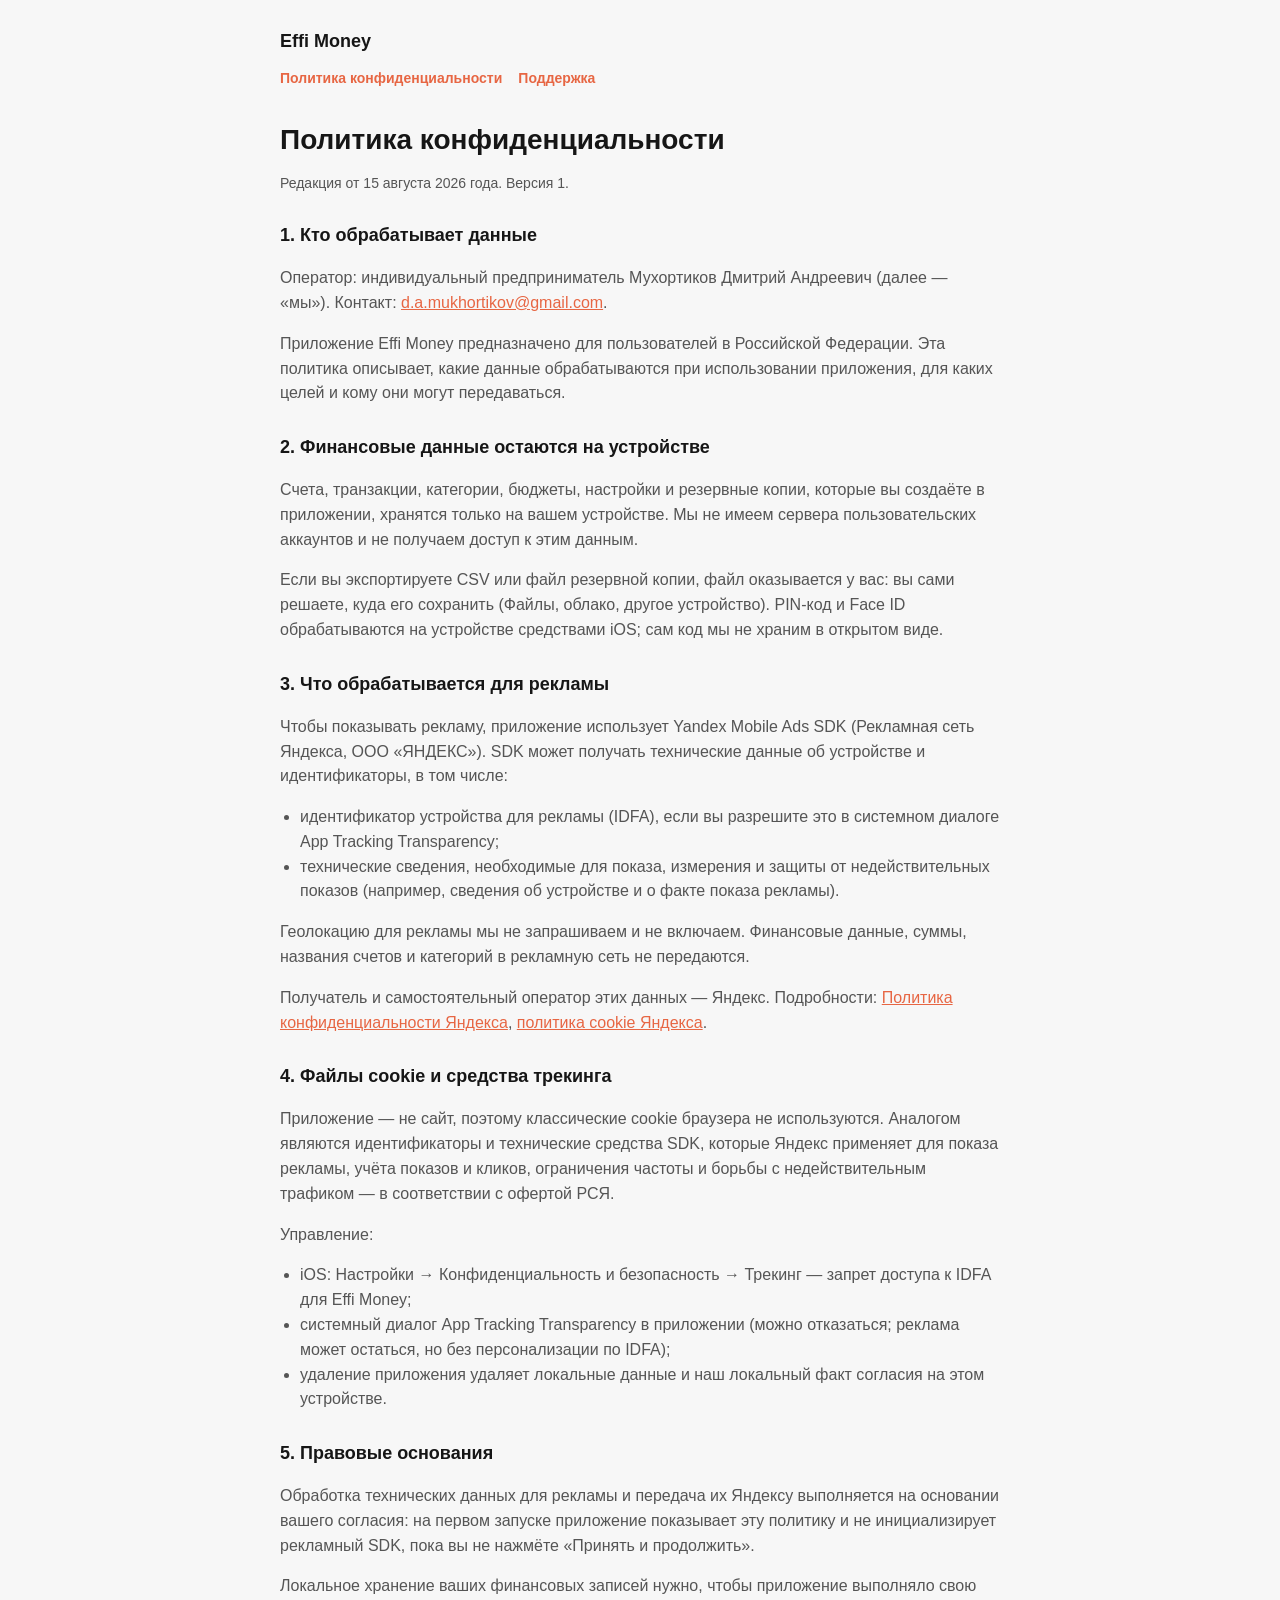
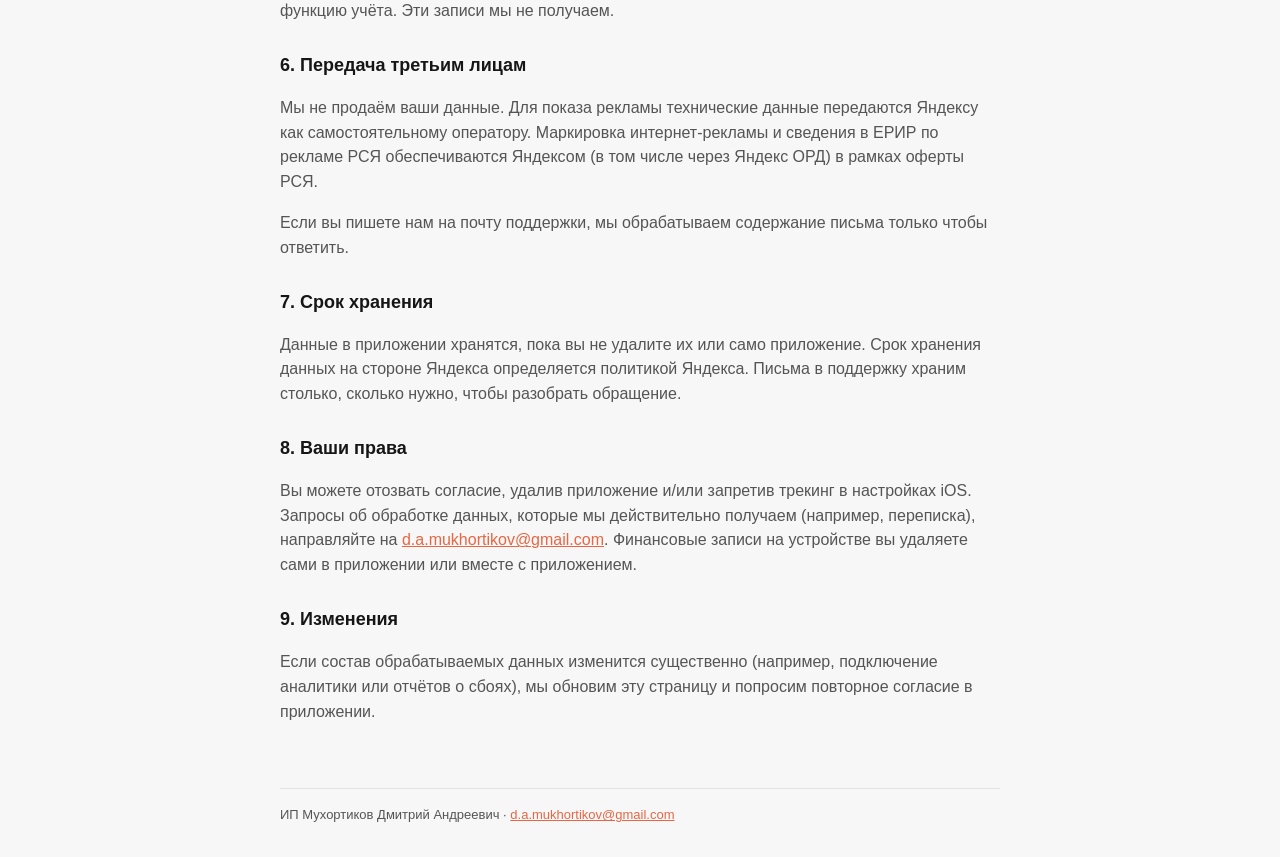
==== privacy/index.html @ dcc32369 "Add public site: landing, privacy, support" ====
<!DOCTYPE html>
<html lang="ru">
  <head>
    <meta charset="utf-8" />
    <meta name="viewport" content="width=device-width, initial-scale=1" />
    <title>Политика конфиденциальности — Effi Money</title>
    <link rel="stylesheet" href="../styles.css" />
  </head>
  <body>
    <header>
      <a class="brand" href="../">Effi Money</a>
      <nav>
        <a href="./">Политика конфиденциальности</a>
        <a href="../support/">Поддержка</a>
      </nav>
    </header>
    <main>
      <h1>Политика конфиденциальности</h1>
      <p class="muted">Редакция от 15 августа 2026 года. Версия 1.</p>

      <h2>1. Кто обрабатывает данные</h2>
      <p>
        Оператор: индивидуальный предприниматель Мухортиков Дмитрий Андреевич
        (далее — «мы»). Контакт:
        <a href="mailto:d.a.mukhortikov@gmail.com"
          >d.a.mukhortikov@gmail.com</a
        >.
      </p>
      <p>
        Приложение Effi Money предназначено для пользователей в Российской
        Федерации. Эта политика описывает, какие данные обрабатываются при
        использовании приложения, для каких целей и кому они могут передаваться.
      </p>

      <h2>2. Финансовые данные остаются на устройстве</h2>
      <p>
        Счета, транзакции, категории, бюджеты, настройки и резервные копии,
        которые вы создаёте в приложении, хранятся только на вашем устройстве.
        Мы не имеем сервера пользовательских аккаунтов и не получаем доступ к
        этим данным.
      </p>
      <p>
        Если вы экспортируете CSV или файл резервной копии, файл оказывается у
        вас: вы сами решаете, куда его сохранить (Файлы, облако, другое
        устройство). PIN-код и Face ID обрабатываются на устройстве средствами
        iOS; сам код мы не храним в открытом виде.
      </p>

      <h2>3. Что обрабатывается для рекламы</h2>
      <p>
        Чтобы показывать рекламу, приложение использует Yandex Mobile Ads SDK
        (Рекламная сеть Яндекса, ООО «ЯНДЕКС»). SDK может получать технические
        данные об устройстве и идентификаторы, в том числе:
      </p>
      <ul>
        <li>
          идентификатор устройства для рекламы (IDFA), если вы разрешите это в
          системном диалоге App Tracking Transparency;
        </li>
        <li>
          технические сведения, необходимые для показа, измерения и защиты от
          недействительных показов (например, сведения об устройстве и о факте
          показа рекламы).
        </li>
      </ul>
      <p>
        Геолокацию для рекламы мы не запрашиваем и не включаем. Финансовые
        данные, суммы, названия счетов и категорий в рекламную сеть не
        передаются.
      </p>
      <p>
        Получатель и самостоятельный оператор этих данных — Яндекс. Подробности:
        <a href="https://yandex.ru/legal/confidential/"
          >Политика конфиденциальности Яндекса</a
        >,
        <a href="https://yandex.ru/legal/cookies_policy/"
          >политика cookie Яндекса</a
        >.
      </p>

      <h2>4. Файлы cookie и средства трекинга</h2>
      <p>
        Приложение — не сайт, поэтому классические cookie браузера не
        используются. Аналогом являются идентификаторы и технические средства
        SDK, которые Яндекс применяет для показа рекламы, учёта показов и
        кликов, ограничения частоты и борьбы с недействительным трафиком — в
        соответствии с офертой РСЯ.
      </p>
      <p>Управление:</p>
      <ul>
        <li>
          iOS: Настройки → Конфиденциальность и безопасность → Трекинг — запрет
          доступа к IDFA для Effi Money;
        </li>
        <li>
          системный диалог App Tracking Transparency в приложении (можно
          отказаться; реклама может остаться, но без персонализации по IDFA);
        </li>
        <li>
          удаление приложения удаляет локальные данные и наш локальный факт
          согласия на этом устройстве.
        </li>
      </ul>

      <h2>5. Правовые основания</h2>
      <p>
        Обработка технических данных для рекламы и передача их Яндексу
        выполняется на основании вашего согласия: на первом запуске приложение
        показывает эту политику и не инициализирует рекламный SDK, пока вы не
        нажмёте «Принять и продолжить».
      </p>
      <p>
        Локальное хранение ваших финансовых записей нужно, чтобы приложение
        выполняло свою функцию учёта. Эти записи мы не получаем.
      </p>

      <h2>6. Передача третьим лицам</h2>
      <p>
        Мы не продаём ваши данные. Для показа рекламы технические данные
        передаются Яндексу как самостоятельному оператору. Маркировка
        интернет-рекламы и сведения в ЕРИР по рекламе РСЯ обеспечиваются
        Яндексом (в том числе через Яндекс ОРД) в рамках оферты РСЯ.
      </p>
      <p>
        Если вы пишете нам на почту поддержки, мы обрабатываем содержание письма
        только чтобы ответить.
      </p>

      <h2>7. Срок хранения</h2>
      <p>
        Данные в приложении хранятся, пока вы не удалите их или само приложение.
        Срок хранения данных на стороне Яндекса определяется политикой Яндекса.
        Письма в поддержку храним столько, сколько нужно, чтобы разобрать
        обращение.
      </p>

      <h2>8. Ваши права</h2>
      <p>
        Вы можете отозвать согласие, удалив приложение и/или запретив трекинг в
        настройках iOS. Запросы об обработке данных, которые мы действительно
        получаем (например, переписка), направляйте на
        <a href="mailto:d.a.mukhortikov@gmail.com"
          >d.a.mukhortikov@gmail.com</a
        >. Финансовые записи на устройстве вы удаляете сами в приложении или
        вместе с приложением.
      </p>

      <h2>9. Изменения</h2>
      <p>
        Если состав обрабатываемых данных изменится существенно (например,
        подключение аналитики или отчётов о сбоях), мы обновим эту страницу и
        попросим повторное согласие в приложении.
      </p>
    </main>
    <footer>
      ИП Мухортиков Дмитрий Андреевич ·
      <a href="mailto:d.a.mukhortikov@gmail.com">d.a.mukhortikov@gmail.com</a>
    </footer>
  </body>
</html>
---- styles.css ----
:root {
  --bg: #f7f7f7;
  --text: #161616;
  --muted: rgba(22, 22, 22, 0.72);
  --accent: #e76643;
  --card: #ffffff;
  --line: #e3e3e3;
}

* {
  box-sizing: border-box;
}

html,
body {
  margin: 0;
  padding: 0;
  background: var(--bg);
  color: var(--text);
  font-family: -apple-system, BlinkMacSystemFont, "Segoe UI", Helvetica, Arial,
    sans-serif;
  line-height: 1.55;
}

body {
  min-height: 100vh;
  display: flex;
  flex-direction: column;
}

a {
  color: var(--accent);
}

header,
main,
footer {
  width: min(720px, calc(100% - 40px));
  margin: 0 auto;
}

header {
  padding: 28px 0 8px;
}

header a.brand {
  color: var(--text);
  text-decoration: none;
  font-weight: 700;
  font-size: 18px;
}

nav {
  margin-top: 12px;
  display: flex;
  gap: 16px;
  flex-wrap: wrap;
}

nav a {
  text-decoration: none;
  font-size: 14px;
  font-weight: 600;
}

main {
  flex: 1;
  padding: 24px 0 48px;
}

h1 {
  font-size: 28px;
  line-height: 1.25;
  margin: 0 0 16px;
}

h2 {
  font-size: 18px;
  margin: 28px 0 10px;
}

p,
li {
  color: var(--muted);
}

ul {
  padding-left: 20px;
}

.card {
  background: var(--card);
  border: 1px solid var(--line);
  border-radius: 16px;
  padding: 20px 22px;
}

.muted {
  color: var(--muted);
  font-size: 14px;
}

footer {
  padding: 16px 0 32px;
  color: var(--muted);
  font-size: 13px;
  border-top: 1px solid var(--line);
}
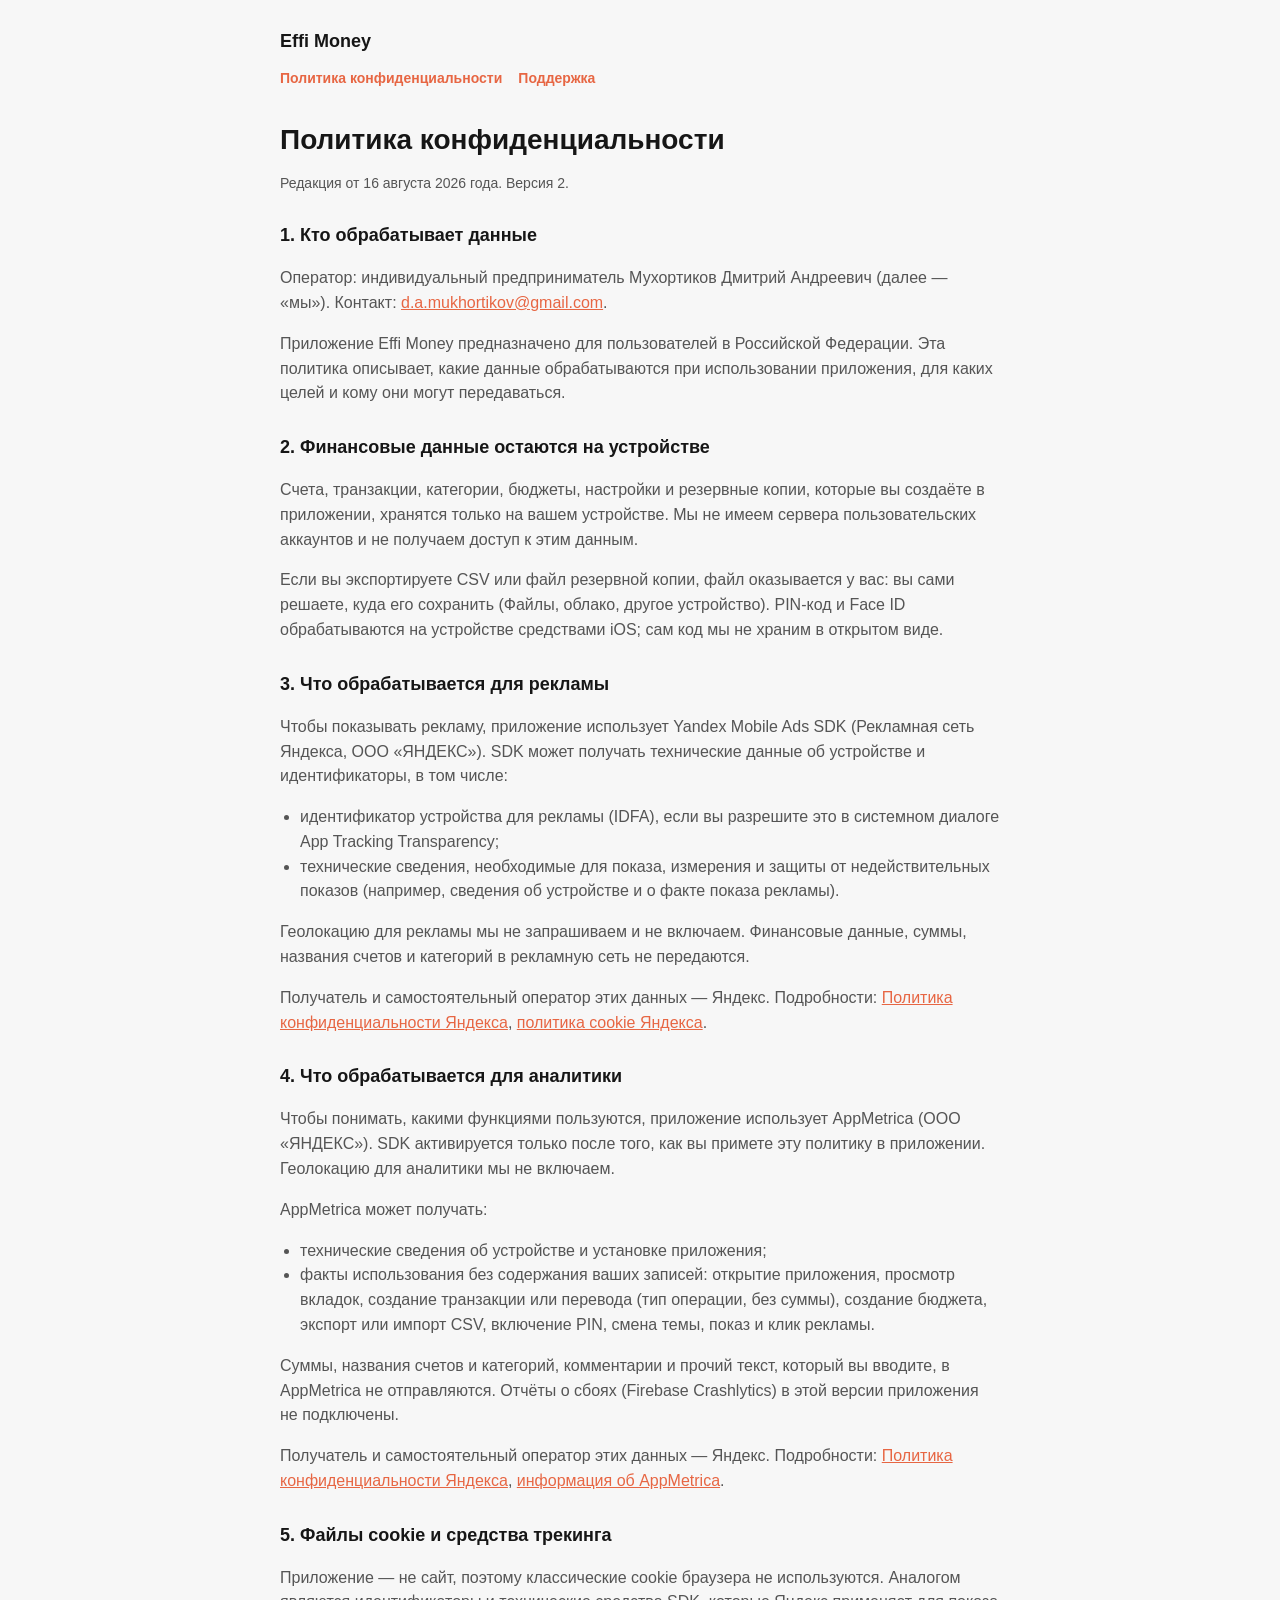
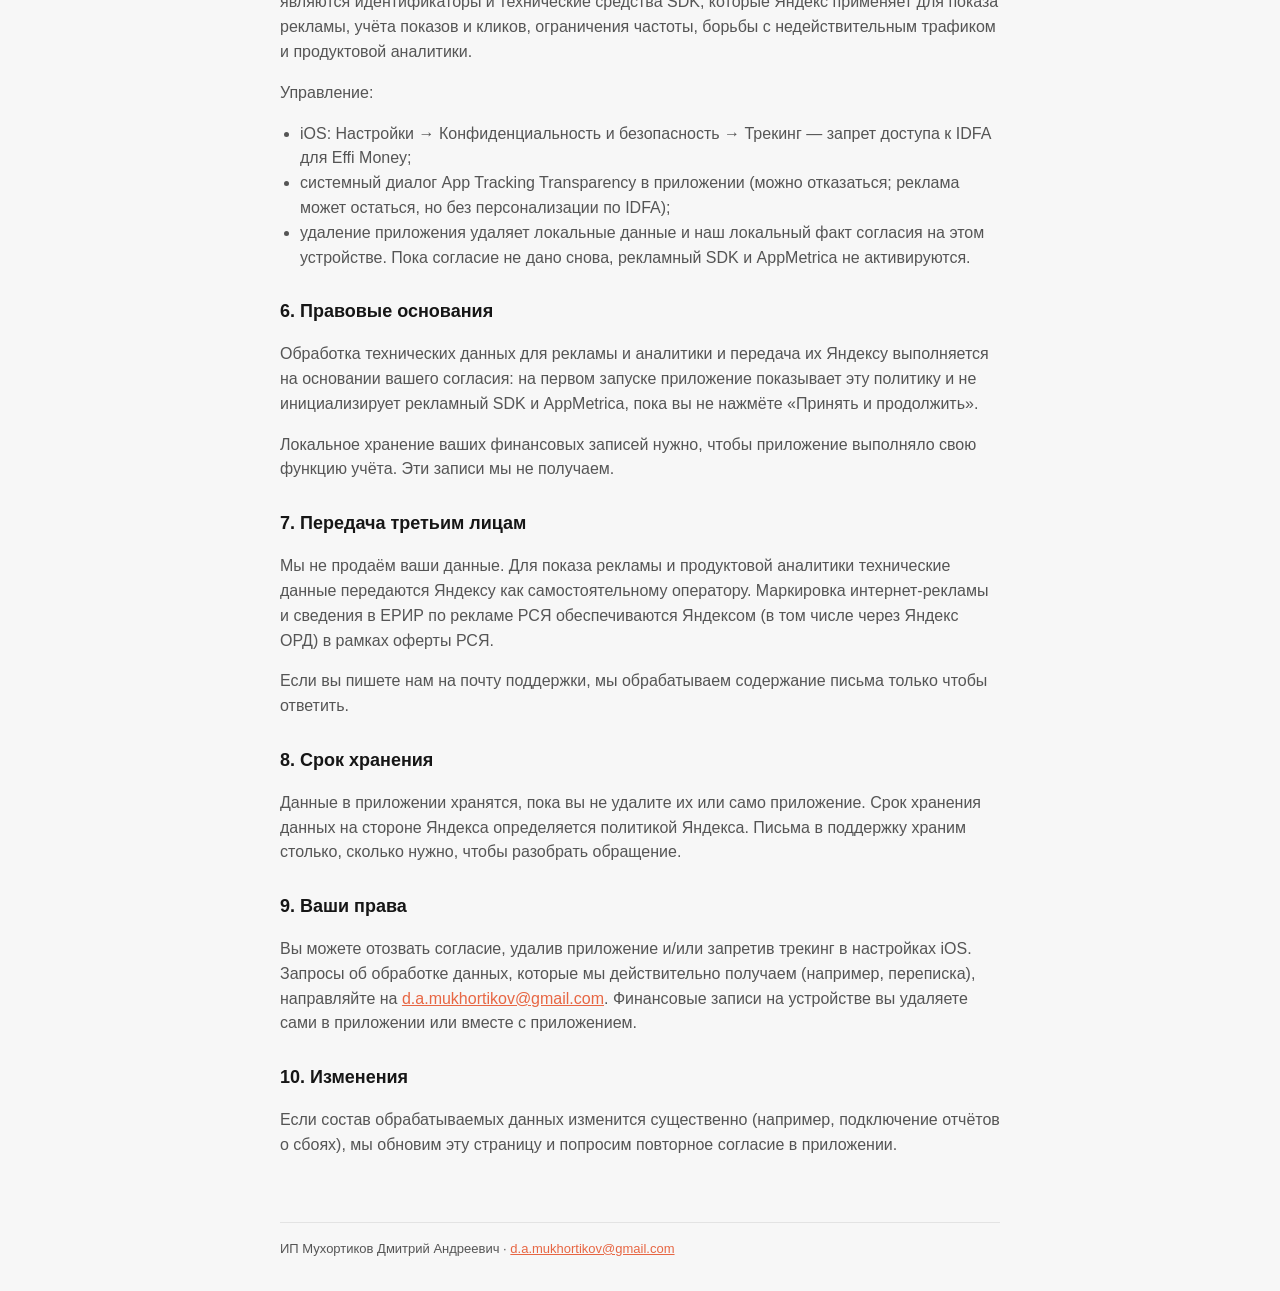
==== commit e3b1c9d1: "fix: fix" ====
--- a/privacy/index.html
+++ b/privacy/index.html
@@ -16,7 +16,7 @@
     </header>
     <main>
       <h1>Политика конфиденциальности</h1>
-      <p class="muted">Редакция от 15 августа 2026 года. Версия 1.</p>
+      <p class="muted">Редакция от 16 августа 2026 года. Версия 2.</p>
 
       <h2>1. Кто обрабатывает данные</h2>
       <p>
@@ -78,13 +78,45 @@
         >.
       </p>
 
-      <h2>4. Файлы cookie и средства трекинга</h2>
+      <h2>4. Что обрабатывается для аналитики</h2>
+      <p>
+        Чтобы понимать, какими функциями пользуются, приложение использует
+        AppMetrica (ООО «ЯНДЕКС»). SDK активируется только после того, как вы
+        примете эту политику в приложении. Геолокацию для аналитики мы не
+        включаем.
+      </p>
+      <p>AppMetrica может получать:</p>
+      <ul>
+        <li>технические сведения об устройстве и установке приложения;</li>
+        <li>
+          факты использования без содержания ваших записей: открытие приложения,
+          просмотр вкладок, создание транзакции или перевода (тип операции, без
+          суммы), создание бюджета, экспорт или импорт CSV, включение PIN,
+          смена темы, показ и клик рекламы.
+        </li>
+      </ul>
+      <p>
+        Суммы, названия счетов и категорий, комментарии и прочий текст, который
+        вы вводите, в AppMetrica не отправляются. Отчёты о сбоях (Firebase
+        Crashlytics) в этой версии приложения не подключены.
+      </p>
+      <p>
+        Получатель и самостоятельный оператор этих данных — Яндекс. Подробности:
+        <a href="https://yandex.ru/legal/confidential/"
+          >Политика конфиденциальности Яндекса</a
+        >,
+        <a href="https://appmetrica.yandex.ru/about"
+          >информация об AppMetrica</a
+        >.
+      </p>
+
+      <h2>5. Файлы cookie и средства трекинга</h2>
       <p>
         Приложение — не сайт, поэтому классические cookie браузера не
         используются. Аналогом являются идентификаторы и технические средства
         SDK, которые Яндекс применяет для показа рекламы, учёта показов и
-        кликов, ограничения частоты и борьбы с недействительным трафиком — в
-        соответствии с офертой РСЯ.
+        кликов, ограничения частоты, борьбы с недействительным трафиком и
+        продуктовой аналитики.
       </p>
       <p>Управление:</p>
       <ul>
@@ -98,35 +130,37 @@
         </li>
         <li>
           удаление приложения удаляет локальные данные и наш локальный факт
-          согласия на этом устройстве.
+          согласия на этом устройстве. Пока согласие не дано снова, рекламный
+          SDK и AppMetrica не активируются.
         </li>
       </ul>
 
-      <h2>5. Правовые основания</h2>
+      <h2>6. Правовые основания</h2>
       <p>
-        Обработка технических данных для рекламы и передача их Яндексу
-        выполняется на основании вашего согласия: на первом запуске приложение
-        показывает эту политику и не инициализирует рекламный SDK, пока вы не
-        нажмёте «Принять и продолжить».
+        Обработка технических данных для рекламы и аналитики и передача их
+        Яндексу выполняется на основании вашего согласия: на первом запуске
+        приложение показывает эту политику и не инициализирует рекламный SDK и
+        AppMetrica, пока вы не нажмёте «Принять и продолжить».
       </p>
       <p>
         Локальное хранение ваших финансовых записей нужно, чтобы приложение
         выполняло свою функцию учёта. Эти записи мы не получаем.
       </p>
 
-      <h2>6. Передача третьим лицам</h2>
+      <h2>7. Передача третьим лицам</h2>
       <p>
-        Мы не продаём ваши данные. Для показа рекламы технические данные
-        передаются Яндексу как самостоятельному оператору. Маркировка
-        интернет-рекламы и сведения в ЕРИР по рекламе РСЯ обеспечиваются
-        Яндексом (в том числе через Яндекс ОРД) в рамках оферты РСЯ.
+        Мы не продаём ваши данные. Для показа рекламы и продуктовой аналитики
+        технические данные передаются Яндексу как самостоятельному оператору.
+        Маркировка интернет-рекламы и сведения в ЕРИР по рекламе РСЯ
+        обеспечиваются Яндексом (в том числе через Яндекс ОРД) в рамках оферты
+        РСЯ.
       </p>
       <p>
         Если вы пишете нам на почту поддержки, мы обрабатываем содержание письма
         только чтобы ответить.
       </p>
 
-      <h2>7. Срок хранения</h2>
+      <h2>8. Срок хранения</h2>
       <p>
         Данные в приложении хранятся, пока вы не удалите их или само приложение.
         Срок хранения данных на стороне Яндекса определяется политикой Яндекса.
@@ -134,7 +168,7 @@
         обращение.
       </p>
 
-      <h2>8. Ваши права</h2>
+      <h2>9. Ваши права</h2>
       <p>
         Вы можете отозвать согласие, удалив приложение и/или запретив трекинг в
         настройках iOS. Запросы об обработке данных, которые мы действительно
@@ -145,11 +179,11 @@
         вместе с приложением.
       </p>
 
-      <h2>9. Изменения</h2>
+      <h2>10. Изменения</h2>
       <p>
         Если состав обрабатываемых данных изменится существенно (например,
-        подключение аналитики или отчётов о сбоях), мы обновим эту страницу и
-        попросим повторное согласие в приложении.
+        подключение отчётов о сбоях), мы обновим эту страницу и попросим
+        повторное согласие в приложении.
       </p>
     </main>
     <footer>
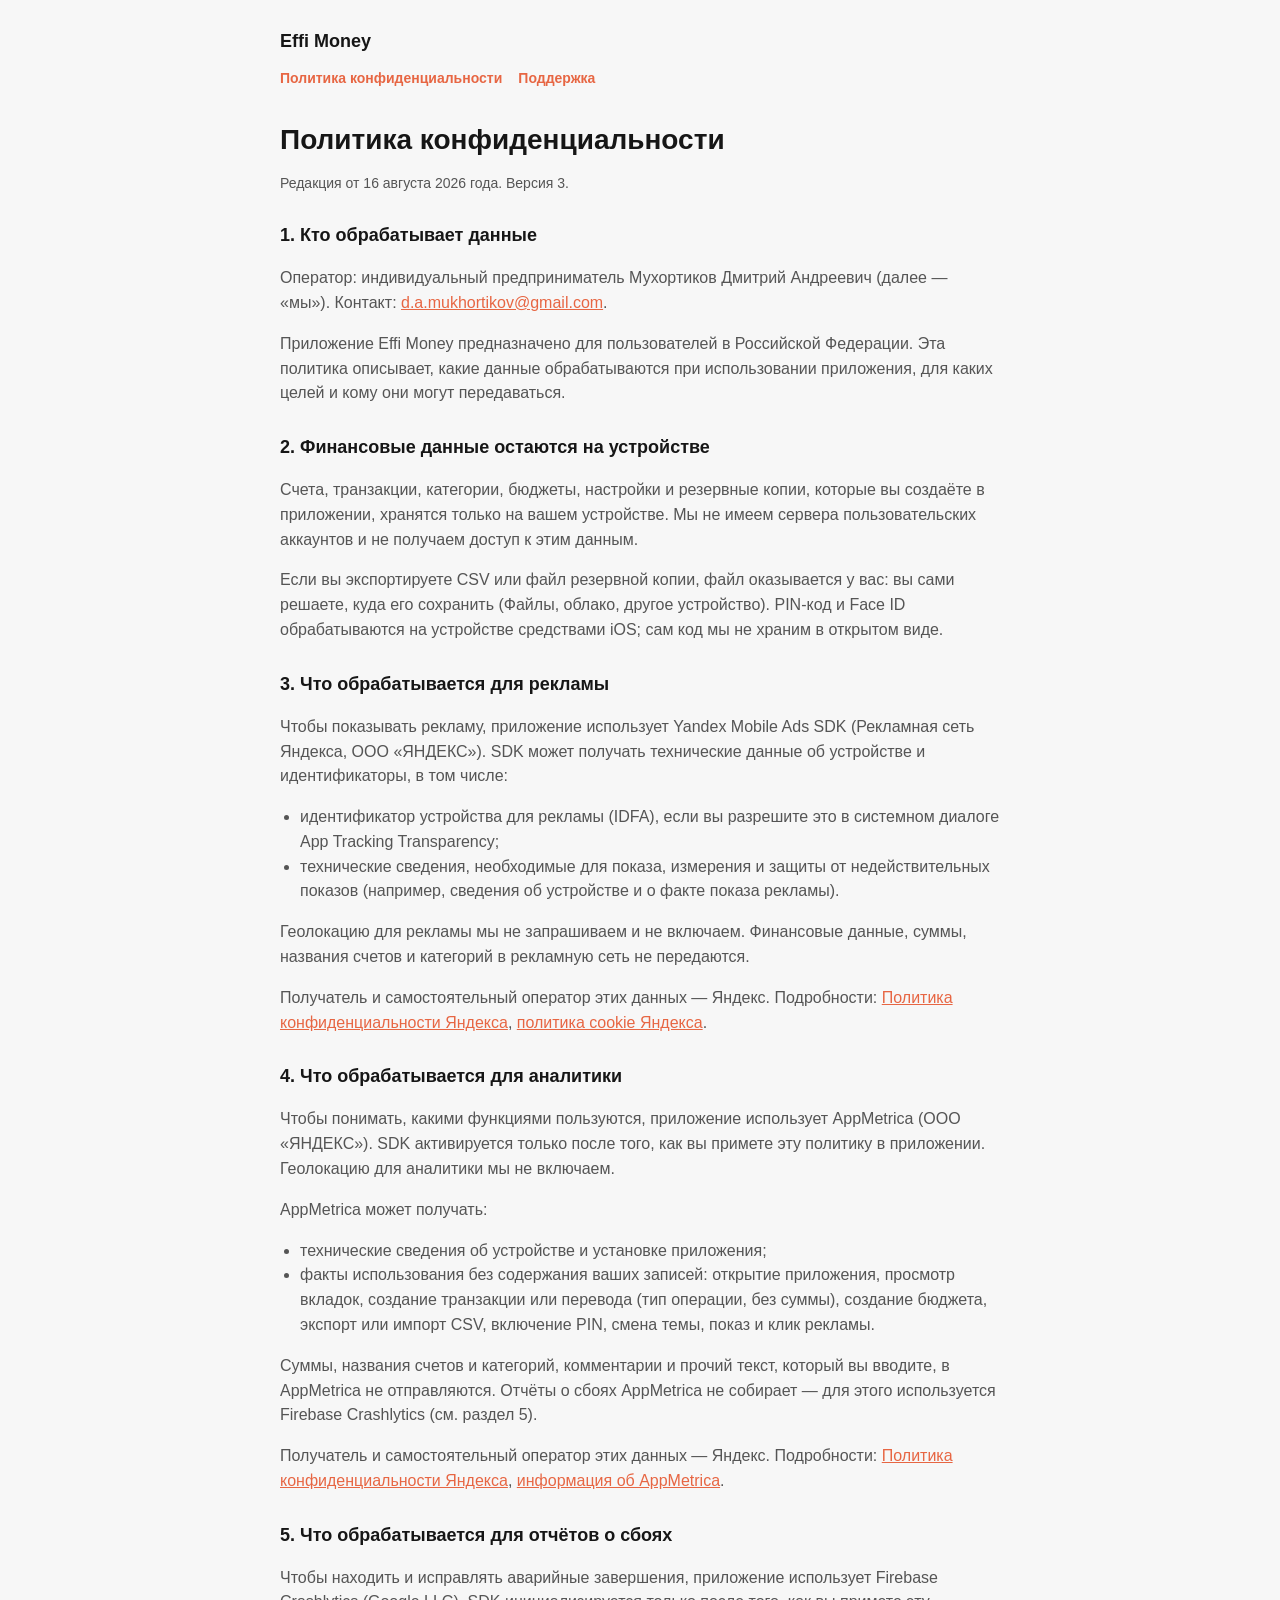
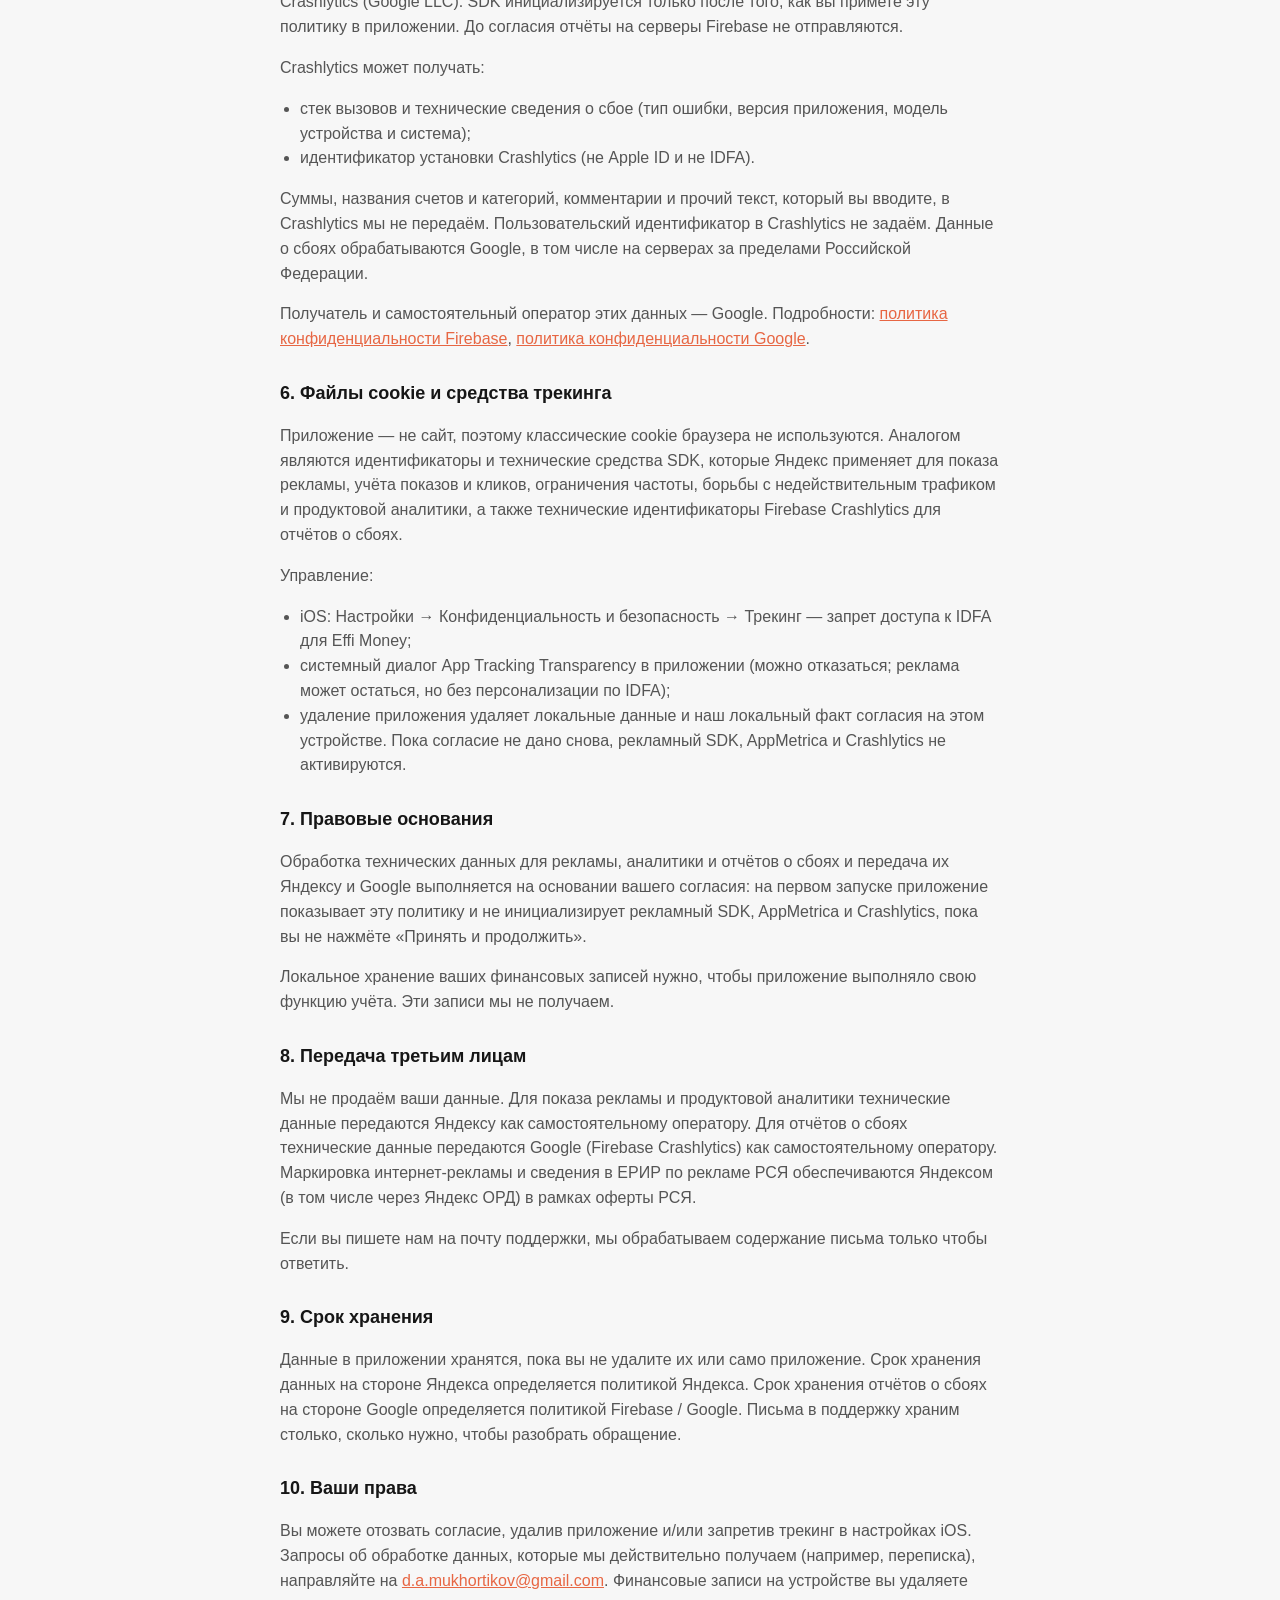
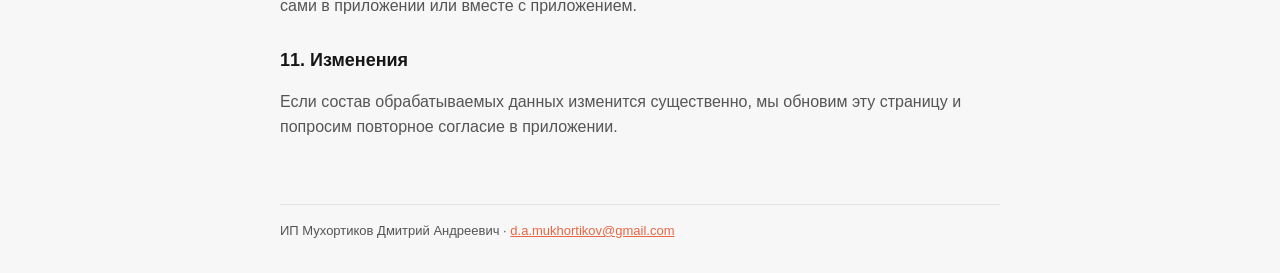
==== commit 9dcf4e1e: "fix: fix" ====
--- a/privacy/index.html
+++ b/privacy/index.html
@@ -16,7 +16,7 @@
     </header>
     <main>
       <h1>Политика конфиденциальности</h1>
-      <p class="muted">Редакция от 16 августа 2026 года. Версия 2.</p>
+      <p class="muted">Редакция от 16 августа 2026 года. Версия 3.</p>
 
       <h2>1. Кто обрабатывает данные</h2>
       <p>
@@ -97,8 +97,8 @@
       </ul>
       <p>
         Суммы, названия счетов и категорий, комментарии и прочий текст, который
-        вы вводите, в AppMetrica не отправляются. Отчёты о сбоях (Firebase
-        Crashlytics) в этой версии приложения не подключены.
+        вы вводите, в AppMetrica не отправляются. Отчёты о сбоях AppMetrica не
+        собирает — для этого используется Firebase Crashlytics (см. раздел 5).
       </p>
       <p>
         Получатель и самостоятельный оператор этих данных — Яндекс. Подробности:
@@ -110,13 +110,47 @@
         >.
       </p>
 
-      <h2>5. Файлы cookie и средства трекинга</h2>
+      <h2>5. Что обрабатывается для отчётов о сбоях</h2>
+      <p>
+        Чтобы находить и исправлять аварийные завершения, приложение использует
+        Firebase Crashlytics (Google LLC). SDK инициализируется только после
+        того, как вы примете эту политику в приложении. До согласия отчёты на
+        серверы Firebase не отправляются.
+      </p>
+      <p>Crashlytics может получать:</p>
+      <ul>
+        <li>
+          стек вызовов и технические сведения о сбое (тип ошибки, версия
+          приложения, модель устройства и система);
+        </li>
+        <li>
+          идентификатор установки Crashlytics (не Apple ID и не IDFA).
+        </li>
+      </ul>
+      <p>
+        Суммы, названия счетов и категорий, комментарии и прочий текст, который
+        вы вводите, в Crashlytics мы не передаём. Пользовательский идентификатор
+        в Crashlytics не задаём. Данные о сбоях обрабатываются Google, в том
+        числе на серверах за пределами Российской Федерации.
+      </p>
+      <p>
+        Получатель и самостоятельный оператор этих данных — Google. Подробности:
+        <a href="https://firebase.google.com/support/privacy"
+          >политика конфиденциальности Firebase</a
+        >,
+        <a href="https://policies.google.com/privacy"
+          >политика конфиденциальности Google</a
+        >.
+      </p>
+
+      <h2>6. Файлы cookie и средства трекинга</h2>
       <p>
         Приложение — не сайт, поэтому классические cookie браузера не
         используются. Аналогом являются идентификаторы и технические средства
         SDK, которые Яндекс применяет для показа рекламы, учёта показов и
         кликов, ограничения частоты, борьбы с недействительным трафиком и
-        продуктовой аналитики.
+        продуктовой аналитики, а также технические идентификаторы Firebase
+        Crashlytics для отчётов о сбоях.
       </p>
       <p>Управление:</p>
       <ul>
@@ -131,44 +165,47 @@
         <li>
           удаление приложения удаляет локальные данные и наш локальный факт
           согласия на этом устройстве. Пока согласие не дано снова, рекламный
-          SDK и AppMetrica не активируются.
-        </li>
-      </ul>
-
-      <h2>6. Правовые основания</h2>
-      <p>
-        Обработка технических данных для рекламы и аналитики и передача их
-        Яндексу выполняется на основании вашего согласия: на первом запуске
-        приложение показывает эту политику и не инициализирует рекламный SDK и
-        AppMetrica, пока вы не нажмёте «Принять и продолжить».
+          SDK, AppMetrica и Crashlytics не активируются.
+        </li>
+      </ul>
+
+      <h2>7. Правовые основания</h2>
+      <p>
+        Обработка технических данных для рекламы, аналитики и отчётов о сбоях и
+        передача их Яндексу и Google выполняется на основании вашего согласия:
+        на первом запуске приложение показывает эту политику и не
+        инициализирует рекламный SDK, AppMetrica и Crashlytics, пока вы не
+        нажмёте «Принять и продолжить».
       </p>
       <p>
         Локальное хранение ваших финансовых записей нужно, чтобы приложение
         выполняло свою функцию учёта. Эти записи мы не получаем.
       </p>
 
-      <h2>7. Передача третьим лицам</h2>
+      <h2>8. Передача третьим лицам</h2>
       <p>
         Мы не продаём ваши данные. Для показа рекламы и продуктовой аналитики
         технические данные передаются Яндексу как самостоятельному оператору.
-        Маркировка интернет-рекламы и сведения в ЕРИР по рекламе РСЯ
-        обеспечиваются Яндексом (в том числе через Яндекс ОРД) в рамках оферты
-        РСЯ.
+        Для отчётов о сбоях технические данные передаются Google (Firebase
+        Crashlytics) как самостоятельному оператору. Маркировка интернет-рекламы
+        и сведения в ЕРИР по рекламе РСЯ обеспечиваются Яндексом (в том числе
+        через Яндекс ОРД) в рамках оферты РСЯ.
       </p>
       <p>
         Если вы пишете нам на почту поддержки, мы обрабатываем содержание письма
         только чтобы ответить.
       </p>
 
-      <h2>8. Срок хранения</h2>
+      <h2>9. Срок хранения</h2>
       <p>
         Данные в приложении хранятся, пока вы не удалите их или само приложение.
         Срок хранения данных на стороне Яндекса определяется политикой Яндекса.
-        Письма в поддержку храним столько, сколько нужно, чтобы разобрать
-        обращение.
-      </p>
-
-      <h2>9. Ваши права</h2>
+        Срок хранения отчётов о сбоях на стороне Google определяется политикой
+        Firebase / Google. Письма в поддержку храним столько, сколько нужно,
+        чтобы разобрать обращение.
+      </p>
+
+      <h2>10. Ваши права</h2>
       <p>
         Вы можете отозвать согласие, удалив приложение и/или запретив трекинг в
         настройках iOS. Запросы об обработке данных, которые мы действительно
@@ -179,11 +216,10 @@
         вместе с приложением.
       </p>
 
-      <h2>10. Изменения</h2>
-      <p>
-        Если состав обрабатываемых данных изменится существенно (например,
-        подключение отчётов о сбоях), мы обновим эту страницу и попросим
-        повторное согласие в приложении.
+      <h2>11. Изменения</h2>
+      <p>
+        Если состав обрабатываемых данных изменится существенно, мы обновим эту
+        страницу и попросим повторное согласие в приложении.
       </p>
     </main>
     <footer>
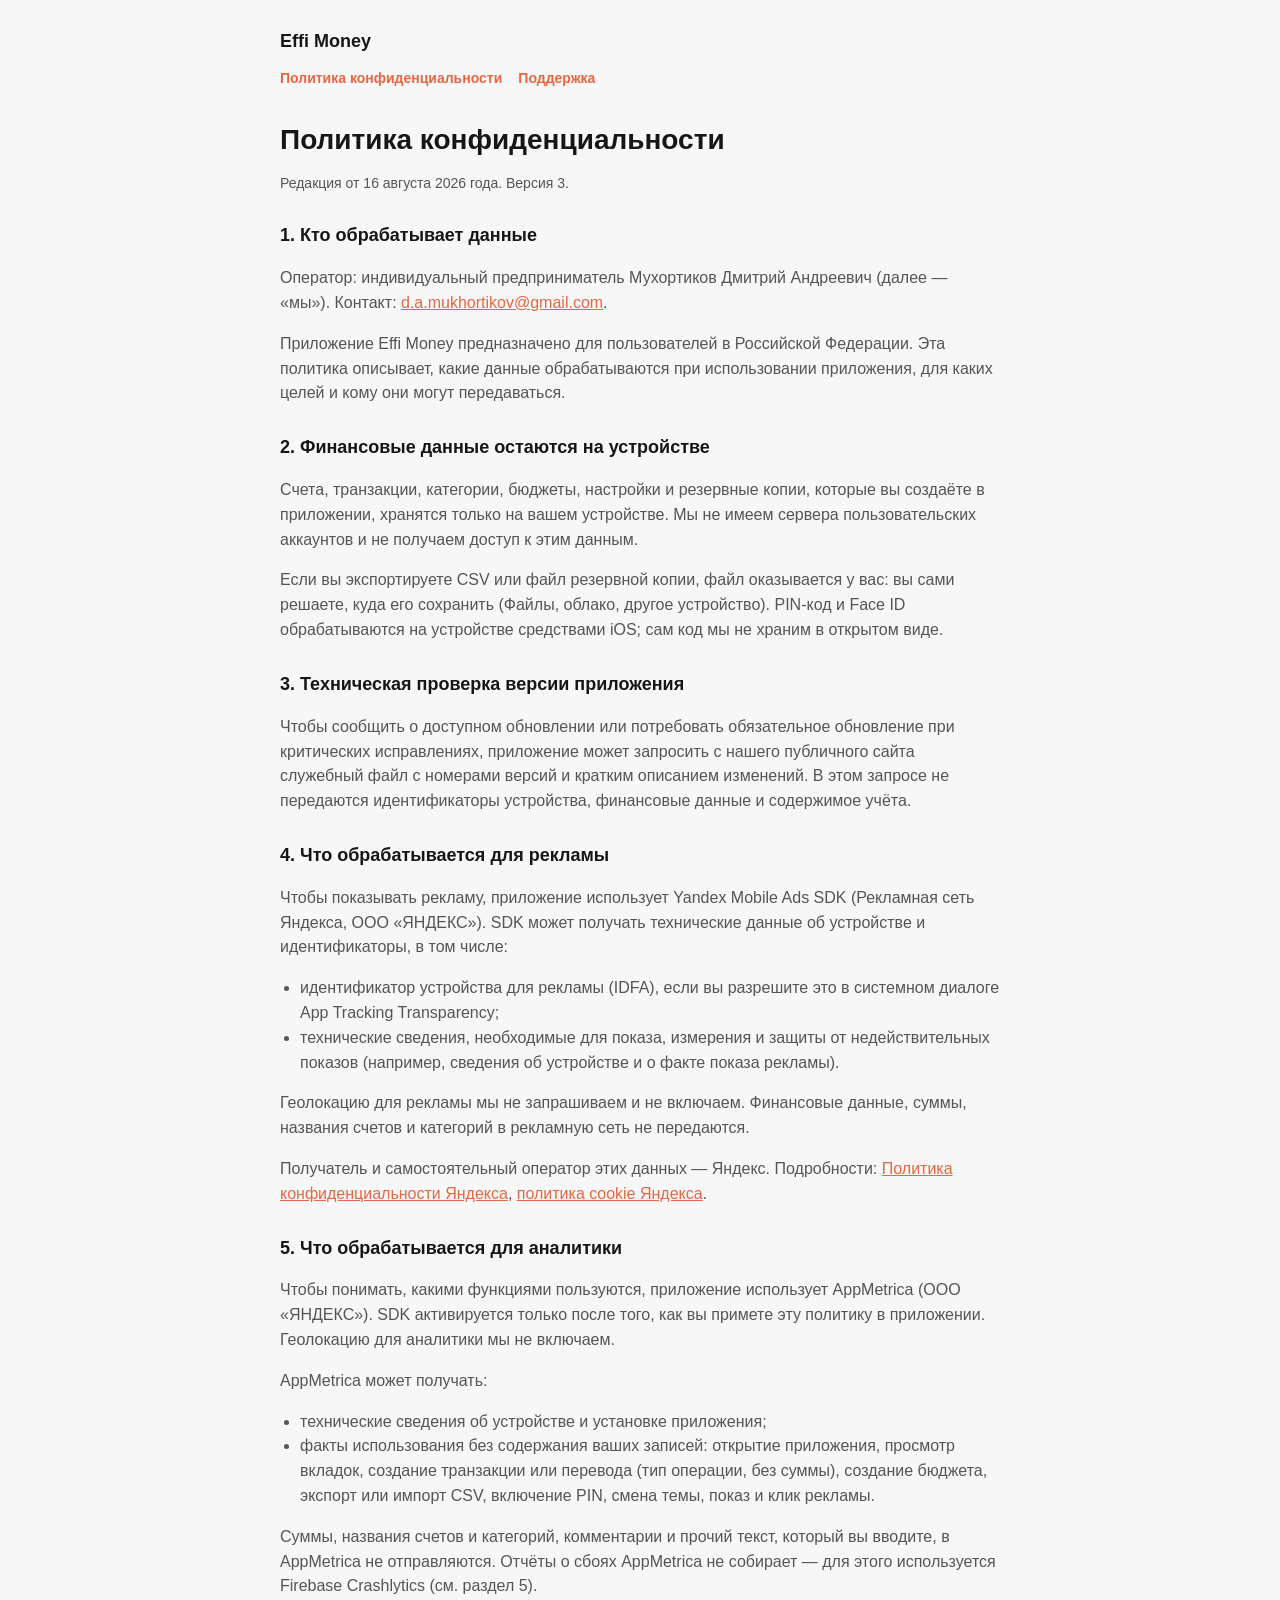
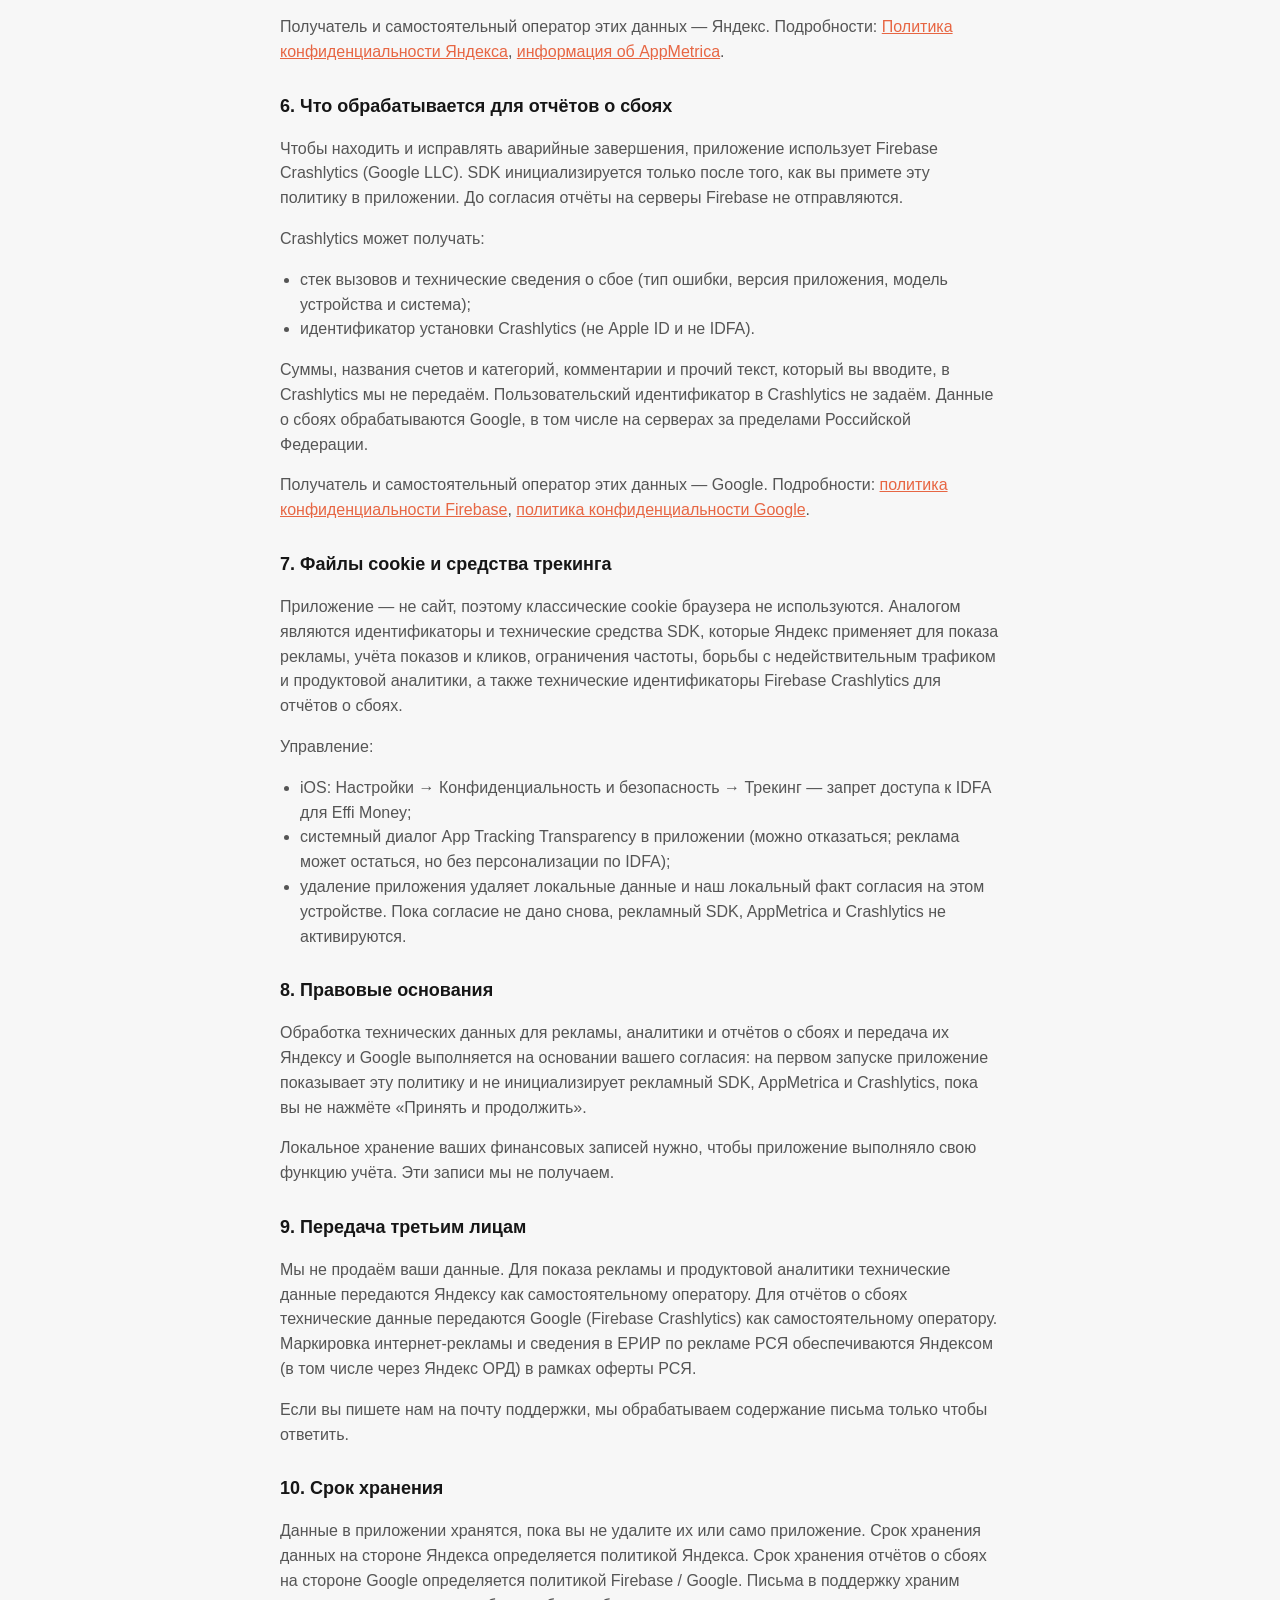
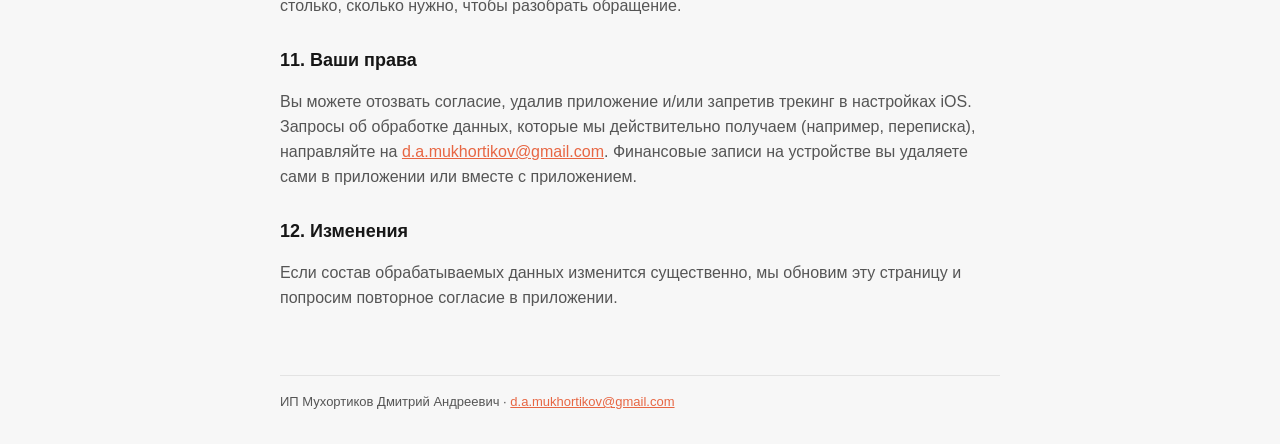
==== commit b2689262: "fix: fix" ====
--- a/privacy/index.html
+++ b/privacy/index.html
@@ -46,7 +46,16 @@
         iOS; сам код мы не храним в открытом виде.
       </p>
 
-      <h2>3. Что обрабатывается для рекламы</h2>
+      <h2>3. Техническая проверка версии приложения</h2>
+      <p>
+        Чтобы сообщить о доступном обновлении или потребовать обязательное
+        обновление при критических исправлениях, приложение может запросить с
+        нашего публичного сайта служебный файл с номерами версий и кратким
+        описанием изменений. В этом запросе не передаются идентификаторы
+        устройства, финансовые данные и содержимое учёта.
+      </p>
+
+      <h2>4. Что обрабатывается для рекламы</h2>
       <p>
         Чтобы показывать рекламу, приложение использует Yandex Mobile Ads SDK
         (Рекламная сеть Яндекса, ООО «ЯНДЕКС»). SDK может получать технические
@@ -78,7 +87,7 @@
         >.
       </p>
 
-      <h2>4. Что обрабатывается для аналитики</h2>
+      <h2>5. Что обрабатывается для аналитики</h2>
       <p>
         Чтобы понимать, какими функциями пользуются, приложение использует
         AppMetrica (ООО «ЯНДЕКС»). SDK активируется только после того, как вы
@@ -110,7 +119,7 @@
         >.
       </p>
 
-      <h2>5. Что обрабатывается для отчётов о сбоях</h2>
+      <h2>6. Что обрабатывается для отчётов о сбоях</h2>
       <p>
         Чтобы находить и исправлять аварийные завершения, приложение использует
         Firebase Crashlytics (Google LLC). SDK инициализируется только после
@@ -143,7 +152,7 @@
         >.
       </p>
 
-      <h2>6. Файлы cookie и средства трекинга</h2>
+      <h2>7. Файлы cookie и средства трекинга</h2>
       <p>
         Приложение — не сайт, поэтому классические cookie браузера не
         используются. Аналогом являются идентификаторы и технические средства
@@ -169,7 +178,7 @@
         </li>
       </ul>
 
-      <h2>7. Правовые основания</h2>
+      <h2>8. Правовые основания</h2>
       <p>
         Обработка технических данных для рекламы, аналитики и отчётов о сбоях и
         передача их Яндексу и Google выполняется на основании вашего согласия:
@@ -182,7 +191,7 @@
         выполняло свою функцию учёта. Эти записи мы не получаем.
       </p>
 
-      <h2>8. Передача третьим лицам</h2>
+      <h2>9. Передача третьим лицам</h2>
       <p>
         Мы не продаём ваши данные. Для показа рекламы и продуктовой аналитики
         технические данные передаются Яндексу как самостоятельному оператору.
@@ -196,7 +205,7 @@
         только чтобы ответить.
       </p>
 
-      <h2>9. Срок хранения</h2>
+      <h2>10. Срок хранения</h2>
       <p>
         Данные в приложении хранятся, пока вы не удалите их или само приложение.
         Срок хранения данных на стороне Яндекса определяется политикой Яндекса.
@@ -205,7 +214,7 @@
         чтобы разобрать обращение.
       </p>
 
-      <h2>10. Ваши права</h2>
+      <h2>11. Ваши права</h2>
       <p>
         Вы можете отозвать согласие, удалив приложение и/или запретив трекинг в
         настройках iOS. Запросы об обработке данных, которые мы действительно
@@ -216,7 +225,7 @@
         вместе с приложением.
       </p>
 
-      <h2>11. Изменения</h2>
+      <h2>12. Изменения</h2>
       <p>
         Если состав обрабатываемых данных изменится существенно, мы обновим эту
         страницу и попросим повторное согласие в приложении.
